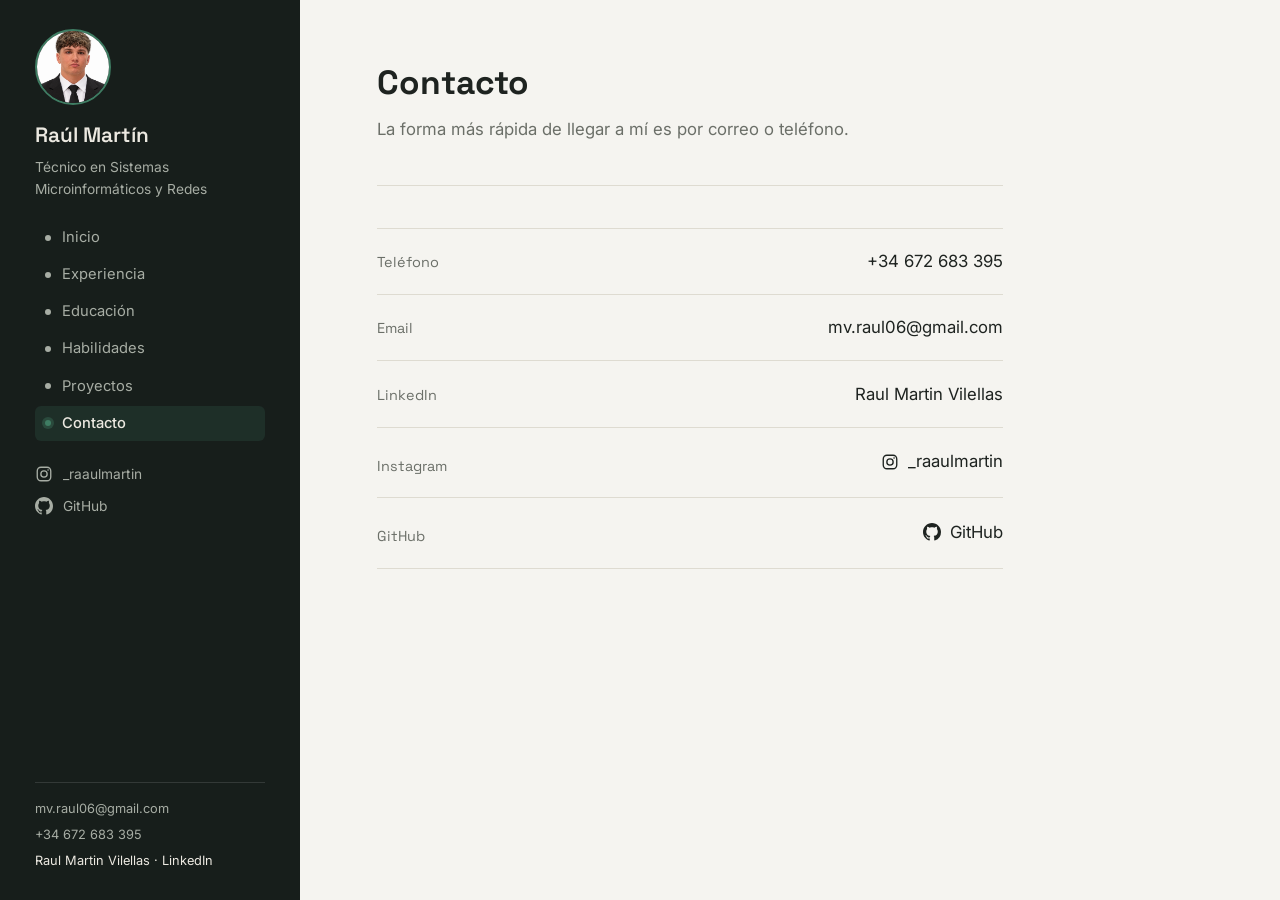
==== contacto.html @ e97f0233 "portfolio" ====
<!DOCTYPE html>
<html lang="es">
<head>
  <meta charset="UTF-8" />
  <meta name="viewport" content="width=device-width, initial-scale=1.0" />
  <title>Contacto — Raúl Martín</title>
  <link rel="preconnect" href="https://fonts.googleapis.com" />
  <link href="https://fonts.googleapis.com/css2?family=Space+Grotesk:wght@500;600;700&family=Inter:wght@400;500;600&display=swap" rel="stylesheet" />
  <link rel="stylesheet" href="styles.css" />
</head>
<body>
  <div class="layout">

    <!-- Barra lateral -->
    <aside class="sidebar">
      <img class="sidebar__photo" src="assets/foto.png" alt="Foto de Raúl Martín" />
      <p class="sidebar__name">Raúl Martín</p>
      <p class="sidebar__role">Técnico en Sistemas<br />Microinformáticos y Redes</p>

      <input type="checkbox" id="nav-toggle" class="nav-toggle" aria-hidden="true">
      <label for="nav-toggle" class="nav-toggle-btn" aria-label="Abrir menú">
        <span></span><span></span><span></span>
      </label>

      <ul class="nav">
        <li><a href="index.html">Inicio</a></li>
        <li><a href="experiencia.html">Experiencia</a></li>
        <li><a href="educacion.html">Educación</a></li>
        <li><a href="habilidades.html">Habilidades</a></li>
        <li><a href="proyectos.html">Proyectos</a></li>
        <li><a href="contacto.html" class="is-active">Contacto</a></li>
      </ul>

      <div class="sidebar__social">
        <a href="https://www.instagram.com/_raaulmartin" target="_blank" rel="noopener" class="social-link">
          <svg viewBox="0 0 24 24" width="18" height="18" fill="none" xmlns="http://www.w3.org/2000/svg" aria-hidden="true">
            <rect x="3" y="3" width="18" height="18" rx="5" stroke="currentColor" stroke-width="1.8" />
            <circle cx="12" cy="12" r="4.2" stroke="currentColor" stroke-width="1.8" />
            <circle cx="17.4" cy="6.6" r="1.1" fill="currentColor" />
          </svg>
          <span>_raaulmartin</span>
        </a>
        <a href="https://github.com/RaulMartinVilellass" target="_blank" rel="noopener" class="social-link">
          <svg viewBox="0 0 16 16" width="18" height="18" fill="currentColor" xmlns="http://www.w3.org/2000/svg" aria-hidden="true">
            <path d="M8 0C3.58 0 0 3.58 0 8c0 3.54 2.29 6.53 5.47 7.59.4.07.55-.17.55-.38 0-.19-.01-.82-.01-1.49-2.01.37-2.53-.49-2.69-.94-.09-.23-.48-.94-.82-1.13-.28-.15-.68-.52-.01-.53.63-.01 1.08.58 1.23.82.72 1.21 1.87.87 2.33.66.07-.52.28-.87.51-1.07-1.78-.2-3.64-.89-3.64-3.95 0-.87.31-1.59.82-2.15-.08-.2-.36-1.02.08-2.12 0 0 .67-.21 2.2.82.64-.18 1.32-.27 2-.27.68 0 1.36.09 2 .27 1.53-1.04 2.2-.82 2.2-.82.44 1.1.16 1.92.08 2.12.51.56.82 1.27.82 2.15 0 3.07-1.87 3.75-3.65 3.95.29.25.54.73.54 1.48 0 1.07-.01 1.93-.01 2.2 0 .21.15.46.55.38A8.013 8.013 0 0 0 16 8c0-4.42-3.58-8-8-8z" />
          </svg>
          <span>GitHub</span>
        </a>
      </div>

      <div class="sidebar__contact">
        <a href="mailto:mv.raul06@gmail.com">mv.raul06@gmail.com</a>
        <a href="tel:+34672683395">+34 672 683 395</a>
        <span>Raul Martin Vilellas · LinkedIn</span>
      </div>
    </aside>

    <!-- Contenido: contacto -->
    <main class="content">
      <header class="page-header">
        <h1>Contacto</h1>
        <p class="lead">La forma más rápida de llegar a mí es por correo o teléfono.</p>
      </header>

      <ul class="contact-list">
        <li>
          <span class="label">Teléfono</span>
          <a href="tel:+34672683395">+34 672 683 395</a>
        </li>
        <li>
          <span class="label">Email</span>
          <a href="mailto:mv.raul06@gmail.com">mv.raul06@gmail.com</a>
        </li>
        <li>
          <span class="label">LinkedIn</span>
          <span class="value">Raul Martin Vilellas</span>
        </li>
        <li>
          <span class="label">Instagram</span>
          <a href="https://www.instagram.com/_raaulmartin" target="_blank" rel="noopener" class="social-link">
            <svg viewBox="0 0 24 24" width="18" height="18" fill="none" xmlns="http://www.w3.org/2000/svg" aria-hidden="true">
              <rect x="3" y="3" width="18" height="18" rx="5" stroke="currentColor" stroke-width="1.8" />
              <circle cx="12" cy="12" r="4.2" stroke="currentColor" stroke-width="1.8" />
              <circle cx="17.4" cy="6.6" r="1.1" fill="currentColor" />
            </svg>
            <span>_raaulmartin</span>
          </a>
        </li>
        <li>
          <span class="label">GitHub</span>
          <a href="https://github.com/RaulMartinVilellass" target="_blank" rel="noopener" class="social-link">
            <svg viewBox="0 0 16 16" width="18" height="18" fill="currentColor" xmlns="http://www.w3.org/2000/svg" aria-hidden="true">
              <path d="M8 0C3.58 0 0 3.58 0 8c0 3.54 2.29 6.53 5.47 7.59.4.07.55-.17.55-.38 0-.19-.01-.82-.01-1.49-2.01.37-2.53-.49-2.69-.94-.09-.23-.48-.94-.82-1.13-.28-.15-.68-.52-.01-.53.63-.01 1.08.58 1.23.82.72 1.21 1.87.87 2.33.66.07-.52.28-.87.51-1.07-1.78-.2-3.64-.89-3.64-3.95 0-.87.31-1.59.82-2.15-.08-.2-.36-1.02.08-2.12 0 0 .67-.21 2.2.82.64-.18 1.32-.27 2-.27.68 0 1.36.09 2 .27 1.53-1.04 2.2-.82 2.2-.82.44 1.1.16 1.92.08 2.12.51.56.82 1.27.82 2.15 0 3.07-1.87 3.75-3.65 3.95.29.25.54.73.54 1.48 0 1.07-.01 1.93-.01 2.2 0 .21.15.46.55.38A8.013 8.013 0 0 0 16 8c0-4.42-3.58-8-8-8z" />
            </svg>
            <span>GitHub</span>
          </a>
        </li>
      </ul>
    </main>

  </div>
</body>
</html>
---- styles.css ----
/* =========================================================
   PORTFOLIO — Raúl Martín
   Hoja de estilos compartida por todas las páginas
   ========================================================= */

/* ===== Variables y base ===== */
:root {
  --bg: #f5f4f0;
  --panel: #171e1b;
  --panel-text: #ece9e1;
  --panel-muted: #a7ada4;
  --ink: #1e2320;
  --muted: #6b6f68;
  --accent: #3f7d63;
  --accent-soft: #cfe0d7;
  --line: #dedbd1;
  --font-head: "Space Grotesk", "Segoe UI", sans-serif;
  --font-body: "Inter", "Segoe UI", sans-serif;
}

* {
  box-sizing: border-box;
}

html {
  scroll-behavior: smooth;
}

body {
  margin: 0;
  background: var(--bg);
  color: var(--ink);
  font-family: var(--font-body);
  font-size: 16px;
  line-height: 1.6;
}

h1, h2, h3 {
  font-family: var(--font-head);
  margin: 0 0 0.4em 0;
  line-height: 1.15;
  color: var(--ink);
}

p {
  margin: 0 0 1em 0;
}

a {
  color: var(--accent);
}

/* Foco visible por teclado en toda la web */
a:focus-visible,
button:focus-visible {
  outline: 2px solid var(--accent);
  outline-offset: 3px;
}

/* ===== Estructura general (barra lateral + contenido) ===== */
.layout {
  display: flex;
  min-height: 100vh;
}

.content {
  flex: 1;
  padding: 4rem 6vw;
  max-width: 780px;
  margin-left: 300px; /* deja hueco a la barra lateral, que ahora es fixed */
}

.content > p:first-of-type {
  font-size: 1.05rem;
}

/* ===== Encabezado (barra lateral / cabecera del sitio) ===== */
.sidebar {
  width: 300px;
  background: var(--panel);
  color: var(--panel-text);
  padding: 1.8rem 2.2rem;
  display: flex;
  flex-direction: column;
  /* fixed (no sticky): así el menú no se mueve nunca, aunque la página
     de proyectos crezca mucho al abrir las descripciones */
  position: fixed;
  top: 0;
  left: 0;
  height: 100vh;
  overflow-y: auto;
}

.sidebar__photo {
  width: 76px;
  height: 76px;
  border-radius: 50%;
  object-fit: cover;
  border: 2px solid var(--accent);
  margin-bottom: 0.9rem;
}

.sidebar__name {
  font-family: var(--font-head);
  font-size: 1.3rem;
  font-weight: 600;
  color: var(--panel-text);
  margin: 0 0 0.2rem 0;
}

.sidebar__role {
  font-size: 0.86rem;
  color: var(--panel-muted);
  margin: 0 0 1.3rem 0;
}

/* ===== Botón de menú (3 rayas), solo se ve en responsive ===== */
.nav-toggle {
  position: absolute;
  opacity: 0;
  pointer-events: none;
}

.nav-toggle-btn {
  display: none;
  background: transparent;
  border: none;
}

/* ===== Navegación ===== */
.nav {
  list-style: none;
  margin: 0 0 1.3rem 0;
  padding: 0;
  display: flex;
  flex-direction: column;
  gap: 0.15rem;
}

.nav a {
  display: flex;
  align-items: center;
  gap: 0.7rem;
  color: var(--panel-muted);
  text-decoration: none;
  font-size: 0.92rem;
  padding: 0.35rem 0.6rem;
  border-radius: 6px;
  transition: color 0.15s ease, background 0.15s ease;
}

/* El "nodo" junto a cada enlace: guiño a la temática de redes */
.nav a::before {
  content: "";
  width: 6px;
  height: 6px;
  border-radius: 50%;
  background: var(--panel-muted);
  flex-shrink: 0;
  transition: background 0.15s ease, box-shadow 0.15s ease;
}

.nav a:hover {
  color: var(--panel-text);
  background: rgba(255, 255, 255, 0.05);
}

.nav a:hover::before {
  background: var(--accent);
}

.nav a.is-active {
  color: var(--panel-text);
  font-weight: 500;
  background: rgba(63, 125, 99, 0.18);
}

.nav a.is-active::before {
  background: var(--accent);
  box-shadow: 0 0 0 3px rgba(63, 125, 99, 0.35);
}

/* ===== Redes sociales (debajo del menú) ===== */
.sidebar__social {
  display: flex;
  flex-direction: column;
  gap: 0.4rem;
  margin-bottom: 1rem;
}

.social-link {
  display: flex;
  align-items: center;
  gap: 0.6rem;
  color: var(--panel-muted);
  text-decoration: none;
  font-size: 0.86rem;
  padding: 0.1rem 0;
  transition: color 0.15s ease;
}

.social-link svg {
  width: 18px;
  height: 18px;
  flex-shrink: 0;
}

.social-link:hover {
  color: var(--accent-soft);
}

/* ===== Contacto (bloque inferior de la barra lateral) ===== */
.sidebar__contact {
  margin-top: auto;
  padding-top: 1rem;
  border-top: 1px solid rgba(255, 255, 255, 0.12);
  display: flex;
  flex-direction: column;
  gap: 0.35rem;
  font-size: 0.8rem;
}

.sidebar__contact a {
  color: var(--panel-muted);
  text-decoration: none;
}

.sidebar__contact a:hover {
  color: var(--accent-soft);
}

/* ===== Cabecera de página (título + intro de cada sección) ===== */
.page-header {
  margin-bottom: 2.6rem;
  padding-bottom: 1.6rem;
  border-bottom: 1px solid var(--line);
}

.page-header h1 {
  font-size: 2.1rem;
}

.page-header .lead {
  color: var(--muted);
  font-size: 1.05rem;
  max-width: 60ch;
}

/* ===== Sección Inicio / Sobre mí ===== */
.hero__tag {
  display: inline-block;
  color: var(--accent);
  font-family: var(--font-head);
  font-size: 0.95rem;
  margin-bottom: 0.8rem;
}

.hero__lead {
  font-size: 1.15rem;
  max-width: 56ch;
}

.snapshot {
  display: grid;
  grid-template-columns: repeat(3, 1fr);
  gap: 1.4rem;
  margin: 2.6rem 0;
}

.snapshot__item {
  border-top: 2px solid var(--accent);
  padding-top: 0.7rem;
}

.snapshot__item strong {
  display: block;
  font-family: var(--font-head);
  font-size: 1.05rem;
  margin-bottom: 0.2rem;
}

.snapshot__item span {
  color: var(--muted);
  font-size: 0.92rem;
}

.cta-row {
  display: flex;
  gap: 0.9rem;
  margin-top: 2rem;
  flex-wrap: wrap;
}

.btn {
  display: inline-block;
  text-decoration: none;
  font-family: var(--font-head);
  font-size: 0.95rem;
  padding: 0.7rem 1.3rem;
  border-radius: 4px;
  border: 1px solid var(--ink);
  color: var(--ink);
}

.btn--primary {
  background: var(--ink);
  color: var(--bg);
}

.btn:hover {
  background: var(--accent);
  border-color: var(--accent);
  color: #fff;
}

/* ===== Vida laboral (Experiencia — línea de tiempo) ===== */
.timeline {
  position: relative;
  margin-left: 0.5rem;
  padding-left: 1.6rem;
  border-left: 2px solid var(--line);
}

.timeline__item {
  position: relative;
  padding-bottom: 2.4rem;
}

.timeline__item:last-child {
  padding-bottom: 0;
}

.timeline__item::before {
  content: "";
  position: absolute;
  left: -1.85rem;
  top: 0.35rem;
  width: 10px;
  height: 10px;
  border-radius: 50%;
  background: var(--bg);
  border: 2px solid var(--accent);
}

.timeline__dates {
  display: block;
  font-family: var(--font-head);
  font-size: 0.82rem;
  color: var(--accent);
  margin-bottom: 0.3rem;
}

.timeline__item h3 {
  font-size: 1.15rem;
  margin-bottom: 0.15rem;
}

.timeline__org {
  display: block;
  color: var(--muted);
  font-size: 0.92rem;
  margin-bottom: 0.6rem;
  font-style: italic;
}

.timeline__item p {
  margin-bottom: 0;
  max-width: 60ch;
}

/* ===== Educación ===== */
.edu-card {
  border-top: 1px solid var(--line);
  padding: 1.8rem 0;
}

.edu-card:last-child {
  padding-bottom: 0;
}

.edu-card__dates {
  font-family: var(--font-head);
  font-size: 0.82rem;
  color: var(--accent);
  display: block;
  margin-bottom: 0.3rem;
}

.edu-card h3 {
  font-size: 1.2rem;
  margin-bottom: 0.15rem;
}

.edu-card__place {
  color: var(--muted);
  font-style: italic;
  display: block;
  margin-bottom: 0.6rem;
}

/* ===== Habilidades ===== */
.skills-group {
  margin-bottom: 2.4rem;
}

.skills-group h2 {
  font-size: 1.15rem;
  border-bottom: 1px solid var(--line);
  padding-bottom: 0.6rem;
  margin-bottom: 1rem;
}

.skills-list {
  list-style: none;
  margin: 0;
  padding: 0;
  display: grid;
  grid-template-columns: 1fr 1fr;
  gap: 0.6rem 1.5rem;
}

.skills-list li {
  position: relative;
  padding-left: 1.1rem;
  font-size: 0.97rem;
}

.skills-list li::before {
  content: "";
  position: absolute;
  left: 0;
  top: 0.55em;
  width: 6px;
  height: 6px;
  border-radius: 50%;
  background: var(--accent);
}

.course-tags {
  display: flex;
  flex-wrap: wrap;
  gap: 0.55rem;
}

.course-tags li {
  list-style: none;
  border: 1px solid var(--line);
  border-radius: 4px;
  padding: 0.45rem 0.8rem;
  font-size: 0.86rem;
  color: var(--muted);
}

/* ===== Proyectos ===== */

/* Filtro de proyectos por estado (Finalizado / En curso / Próximamente) */
.projects-filter {
  border: 0;
  margin: 0 0 0.4rem 0;
  padding: 0;
}

.projects-filter legend {
  font-family: var(--font-head);
  font-size: 0.85rem;
  color: var(--muted);
  margin-bottom: 0.8rem;
  padding: 0;
}

/* El radio real queda oculto pero sigue siendo accesible por teclado */
.filter-radio {
  position: absolute;
  width: 1px;
  height: 1px;
  overflow: hidden;
  clip: rect(0 0 0 0);
  white-space: nowrap;
}

.filter-btn {
  display: inline-block;
  cursor: pointer;
  user-select: none;
  padding: 0.5rem 1.15rem;
  margin: 0 0.6rem 1.8rem 0;
  border: 1px solid var(--line);
  border-radius: 999px;
  font-family: var(--font-head);
  font-size: 0.85rem;
  color: var(--muted);
  transition: background 0.15s ease, color 0.15s ease, border-color 0.15s ease;
}

.filter-btn:hover {
  border-color: var(--accent);
  color: var(--ink);
}

.filter-radio:checked + .filter-btn {
  background: var(--ink);
  color: #fff;
  border-color: var(--ink);
}

.filter-radio:focus-visible + .filter-btn {
  outline: 2px solid var(--accent);
  outline-offset: 2px;
}

/* Oculta las tarjetas que no coincidan con el filtro activo */
#filter-done:checked ~ .projects-grid .project-card:not(.status-done) {
  display: none;
}

#filter-progress:checked ~ .projects-grid .project-card:not(.status-progress) {
  display: none;
}

#filter-soon:checked ~ .projects-grid .project-card:not(.status-soon) {
  display: none;
}

.projects-grid {
  display: grid;
  grid-template-columns: repeat(3, 1fr);
  gap: 1.4rem;
}

.project-card {
  /* tamaño estándar: todas las tarjetas parten de la misma altura mínima,
     y solo crecen si se abre el "Ver más" */
  min-height: 260px;
  border: 1px solid var(--line);
  border-radius: 6px;
  padding: 1.4rem;
  display: flex;
  flex-direction: column;
  background: #fff;
}

.project-card h3 {
  font-size: 1.1rem;
  margin-bottom: 0.7rem;
}

.project-card > p,
.project-card > details {
  flex: 1;
}

.project-card p {
  color: var(--muted);
  font-size: 0.92rem;
  margin: 0;
}

/* Texto largo: colapsado con un "Ver más" (details/summary, sin JavaScript) */
.project-more summary {
  cursor: pointer;
  color: var(--accent);
  font-family: var(--font-head);
  font-size: 0.85rem;
  list-style: none;
}

.project-more summary::-webkit-details-marker {
  display: none;
}

.project-more summary:focus-visible {
  outline: 2px solid var(--accent);
  outline-offset: 3px;
}

.project-more summary .label-less {
  display: none;
}

.project-more[open] summary .label-more {
  display: none;
}

.project-more[open] summary .label-less {
  display: inline;
}

.project-more p {
  margin-top: 0.7rem;
}

/* Enlace al proyecto en vivo (cuando hay URL) */
.project-link {
  align-self: flex-start;
  font-family: var(--font-head);
  font-size: 0.85rem;
  color: var(--accent);
  text-decoration: none;
  margin-top: 0.8rem;
}

.project-link:hover {
  text-decoration: underline;
}

/* Etiqueta de estado del proyecto (finalizado / en curso) */
.project-status {
  align-self: flex-start;
  font-family: var(--font-head);
  font-size: 0.78rem;
  padding: 0.3rem 0.65rem;
  border-radius: 999px;
  margin-top: 0.8rem;
}

.project-status--done {
  background: var(--accent-soft);
  color: #1f4a3a;
}

.project-status--progress {
  background: #f0e6cf;
  color: #7a5c14;
}

.project-status--soon {
  background: #dde3ea;
  color: #40495a;
}

/* ===== Contacto ===== */
.contact-list {
  list-style: none;
  margin: 0;
  padding: 0;
}

.contact-list li {
  border-top: 1px solid var(--line);
  padding: 1.2rem 0;
  display: flex;
  justify-content: space-between;
  align-items: baseline;
  gap: 1rem;
  flex-wrap: wrap;
}

.contact-list li:last-child {
  border-bottom: 1px solid var(--line);
}

.contact-list .label {
  font-family: var(--font-head);
  color: var(--muted);
  font-size: 0.9rem;
}

.contact-list a,
.contact-list span.value {
  font-size: 1.05rem;
  color: var(--ink);
  text-decoration: none;
}

.contact-list a:hover {
  color: var(--accent);
}

/* Iconos de redes dentro de la página de Contacto (fondo claro) */
.contact-list .social-link {
  color: var(--ink);
  font-size: 1.05rem;
}

.contact-list .social-link:hover {
  color: var(--accent);
}

/* ===== Responsive ===== */
@media (max-width: 820px) {
  .layout {
    flex-direction: column;
  }

  .sidebar {
    position: relative;
    top: auto;
    left: auto;
    width: auto;
    height: auto;
    overflow-y: visible;
    flex-direction: row;
    align-items: center;
    flex-wrap: wrap;
    padding: 1.4rem 5vw;
  }

  .sidebar__photo {
    width: 68px;
    height: 68px;
    margin: 0 1rem 0 0;
  }

  .sidebar__name {
    font-size: 1.15rem;
    margin: 0;
  }

  .sidebar__role {
    display: none;
  }

  /* Redes sociales: en la misma fila, centradas entre el nombre y el botón de menú */
  .sidebar__social {
    order: 2;
    flex-direction: row;
    flex: 1;
    justify-content: center;
    align-items: center;
    gap: 1.2rem;
    margin: 0;
  }

  .sidebar__social .social-link span {
    display: none;
  }

  /* Botón de menú (3 rayas): solo visible en responsive */
  .nav-toggle {
    display: none;
  }

  .nav-toggle-btn {
    order: 3;
    margin-left: 0;
    position: relative;
    z-index: 21;
    display: flex;
    flex-direction: column;
    justify-content: center;
    gap: 5px;
    width: 40px;
    height: 40px;
    padding: 0;
    cursor: pointer;
  }

  .nav-toggle-btn span {
    display: block;
    width: 100%;
    height: 2px;
    background: var(--panel-text);
    border-radius: 2px;
    transition: transform 0.2s ease, opacity 0.2s ease;
  }

  /* Oculto por defecto: se convierte en overlay a pantalla completa al abrir */
  .nav {
    position: fixed;
    top: 0;
    left: 0;
    width: 100%;
    height: 100%;
    margin: 0;
    padding: 5rem 8vw 2rem;
    background: var(--panel);
    flex-direction: column;
    justify-content: center;
    gap: 0.4rem;
    opacity: 0;
    visibility: hidden;
    pointer-events: none;
    transition: opacity 0.2s ease;
    z-index: 20;
  }

  .nav a {
    white-space: nowrap;
    font-size: 1.15rem;
  }

  /* Al marcar el checkbox oculto, el menú cubre toda la pantalla */
  .nav-toggle:checked ~ .nav {
    opacity: 1;
    visibility: visible;
    pointer-events: auto;
  }

  .nav-toggle:checked ~ .nav-toggle-btn span:nth-child(1) {
    transform: translateY(7px) rotate(45deg);
  }

  .nav-toggle:checked ~ .nav-toggle-btn span:nth-child(2) {
    opacity: 0;
  }

  .nav-toggle:checked ~ .nav-toggle-btn span:nth-child(3) {
    transform: translateY(-7px) rotate(-45deg);
  }

  .sidebar__contact {
    display: none;
  }

  .content {
    padding: 2.6rem 6vw;
    max-width: none;
    margin-left: 0;
  }

  .snapshot {
    grid-template-columns: 1fr;
  }

  .skills-list {
    grid-template-columns: 1fr;
  }

  .projects-grid {
    grid-template-columns: 1fr;
  }
}
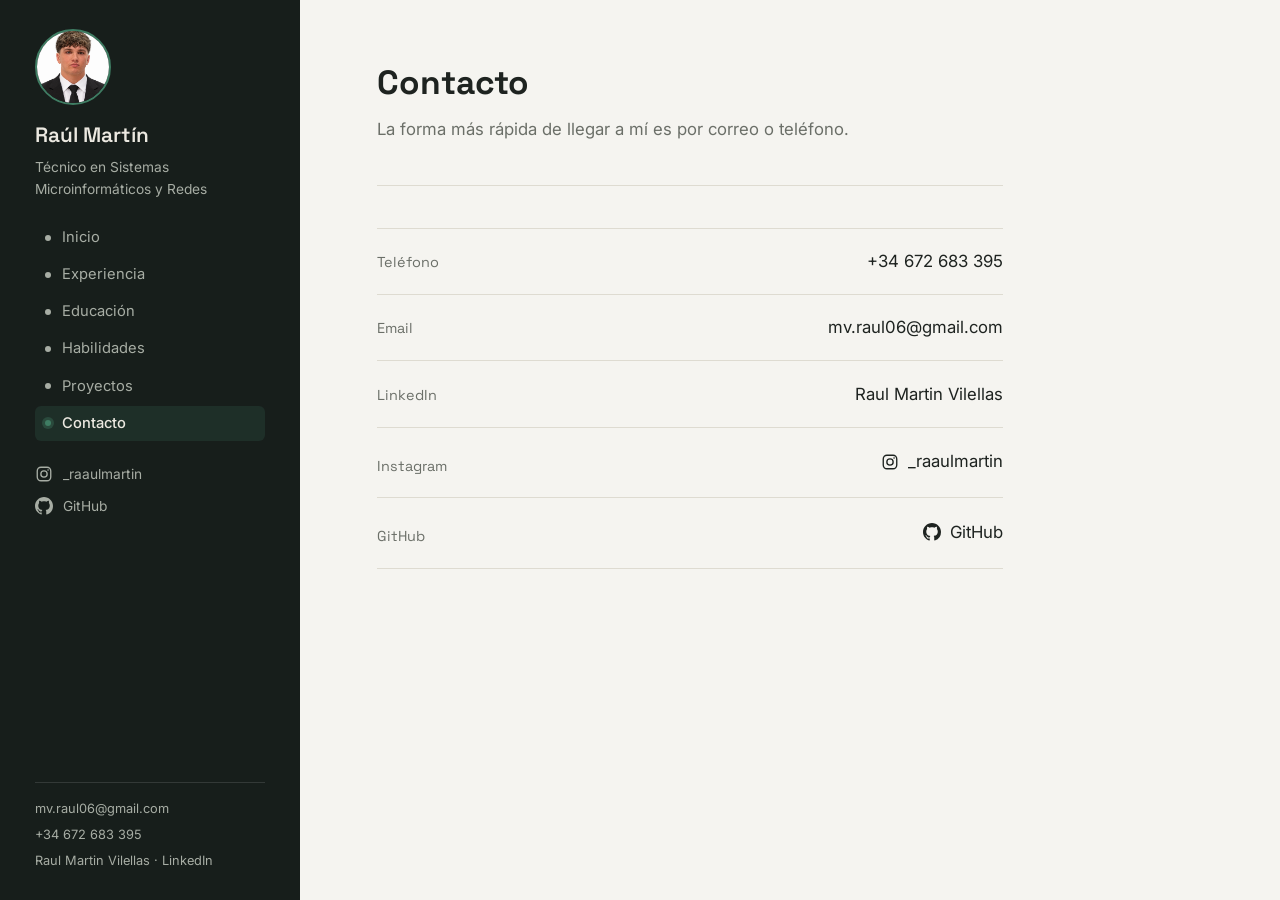
==== commit b615ce80: "Links" ====
--- a/contacto.html
+++ b/contacto.html
@@ -49,9 +49,9 @@
       </div>
 
       <div class="sidebar__contact">
-        <a href="mailto:mv.raul06@gmail.com">mv.raul06@gmail.com</a>
-        <a href="tel:+34672683395">+34 672 683 395</a>
-        <span>Raul Martin Vilellas · LinkedIn</span>
+        <a href="#" class="copy-link" data-copy="mv.raul06@gmail.com">mv.raul06@gmail.com</a>
+        <a href="#" class="copy-link" data-copy="+34672683395">+34 672 683 395</a>
+        <a href="https://www.linkedin.com/in/raul-martin-vilellas-bb6115388" target="_blank" rel="noopener">Raul Martin Vilellas · LinkedIn</a>
       </div>
     </aside>
 
@@ -65,15 +65,15 @@
       <ul class="contact-list">
         <li>
           <span class="label">Teléfono</span>
-          <a href="tel:+34672683395">+34 672 683 395</a>
+          <a href="#" class="copy-link" data-copy="+34672683395">+34 672 683 395</a>
         </li>
         <li>
           <span class="label">Email</span>
-          <a href="mailto:mv.raul06@gmail.com">mv.raul06@gmail.com</a>
+          <a href="#" class="copy-link" data-copy="mv.raul06@gmail.com">mv.raul06@gmail.com</a>
         </li>
         <li>
           <span class="label">LinkedIn</span>
-          <span class="value">Raul Martin Vilellas</span>
+          <a href="https://www.linkedin.com/in/raul-martin-vilellas-bb6115388" target="_blank" rel="noopener" class="value">Raul Martin Vilellas</a>
         </li>
         <li>
           <span class="label">Instagram</span>
@@ -99,5 +99,6 @@
     </main>
 
   </div>
+  <script src="script.js"></script>
 </body>
 </html>
--- a/styles.css
+++ b/styles.css
@@ -317,7 +317,7 @@
 .timeline {
   position: relative;
   margin-left: 0.5rem;
-  padding-left: 1.6rem;
+  padding-left: 2.2rem;
   border-left: 2px solid var(--line);
 }
 
@@ -333,13 +333,14 @@
 .timeline__item::before {
   content: "";
   position: absolute;
-  left: -1.85rem;
+  left: -2.5rem;
   top: 0.35rem;
   width: 10px;
   height: 10px;
   border-radius: 50%;
   background: var(--bg);
   border: 2px solid var(--accent);
+  box-sizing: content-box;
 }
 
 .timeline__dates {
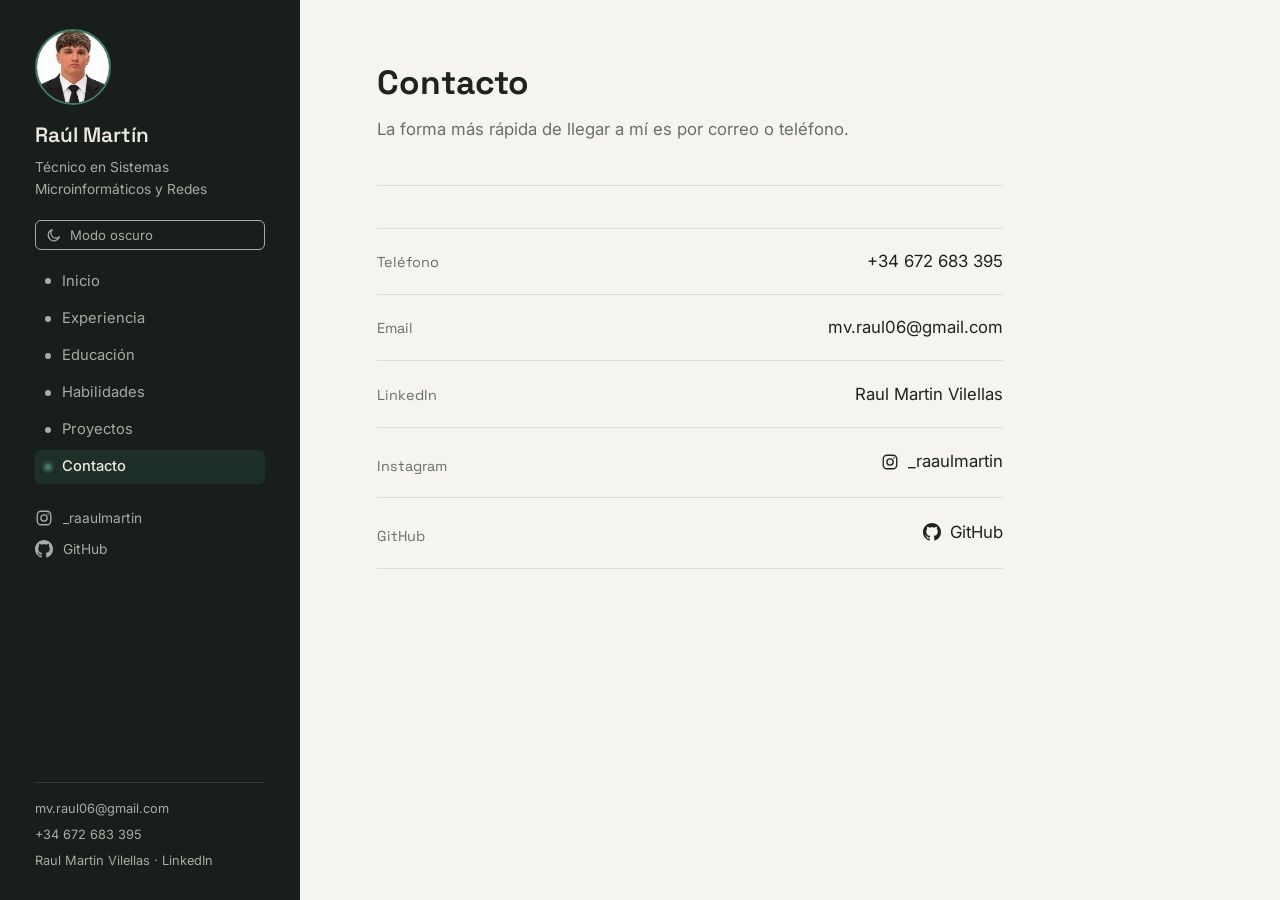
==== commit 124233d0: "Modo oscuro y Modo claro" ====
--- a/contacto.html
+++ b/contacto.html
@@ -7,6 +7,12 @@
   <link rel="preconnect" href="https://fonts.googleapis.com" />
   <link href="https://fonts.googleapis.com/css2?family=Space+Grotesk:wght@500;600;700&family=Inter:wght@400;500;600&display=swap" rel="stylesheet" />
   <link rel="stylesheet" href="styles.css" />
+  <script>
+    (function () {
+      var saved = localStorage.getItem("theme");
+      if (saved === "dark") document.documentElement.setAttribute("data-theme", "dark");
+    })();
+  </script>
 </head>
 <body>
   <div class="layout">
@@ -16,6 +22,17 @@
       <img class="sidebar__photo" src="assets/foto.png" alt="Foto de Raúl Martín" />
       <p class="sidebar__name">Raúl Martín</p>
       <p class="sidebar__role">Técnico en Sistemas<br />Microinformáticos y Redes</p>
+
+      <button type="button" class="theme-toggle" aria-label="Cambiar entre modo claro y oscuro" aria-pressed="false">
+        <svg class="theme-toggle__icon theme-toggle__icon--sun" viewBox="0 0 24 24" fill="none" stroke="currentColor" stroke-width="1.8" xmlns="http://www.w3.org/2000/svg" aria-hidden="true">
+          <circle cx="12" cy="12" r="4.2" />
+          <path d="M12 2.5v2.4M12 19.1v2.4M4.6 4.6l1.7 1.7M17.7 17.7l1.7 1.7M2.5 12h2.4M19.1 12h2.4M4.6 19.4l1.7-1.7M17.7 6.3l1.7-1.7" stroke-linecap="round" />
+        </svg>
+        <svg class="theme-toggle__icon theme-toggle__icon--moon" viewBox="0 0 24 24" fill="none" stroke="currentColor" stroke-width="1.8" xmlns="http://www.w3.org/2000/svg" aria-hidden="true">
+          <path d="M20 14.5A8.5 8.5 0 1 1 9.5 4a6.8 6.8 0 0 0 10.5 10.5Z" stroke-linejoin="round" />
+        </svg>
+        <span>Modo oscuro</span>
+      </button>
 
       <input type="checkbox" id="nav-toggle" class="nav-toggle" aria-hidden="true">
       <label for="nav-toggle" class="nav-toggle-btn" aria-label="Abrir menú">
--- a/styles.css
+++ b/styles.css
@@ -14,8 +14,32 @@
   --accent: #3f7d63;
   --accent-soft: #cfe0d7;
   --line: #dedbd1;
+  --card-bg: #fff;
+  --status-done-text: #1f4a3a;
+  --status-progress-bg: #f0e6cf;
+  --status-progress-text: #7a5c14;
+  --status-soon-bg: #dde3ea;
+  --status-soon-text: #40495a;
   --font-head: "Space Grotesk", "Segoe UI", sans-serif;
   --font-body: "Inter", "Segoe UI", sans-serif;
+}
+
+[data-theme="dark"] {
+  --bg: #151917;
+  --panel: #0e1211;
+  --panel-text: #ece9e1;
+  --panel-muted: #8b9089;
+  --ink: #e8e6e0;
+  --muted: #9a9d97;
+  --accent: #5fa988;
+  --accent-soft: #24352c;
+  --line: #2b3330;
+  --card-bg: #1c2220;
+  --status-done-text: #bfe8d4;
+  --status-progress-bg: #3a3320;
+  --status-progress-text: #e3c979;
+  --status-soon-bg: #262f38;
+  --status-soon-text: #a9b7c6;
 }
 
 * {
@@ -33,6 +57,7 @@
   font-family: var(--font-body);
   font-size: 16px;
   line-height: 1.6;
+  transition: background 0.2s ease, color 0.2s ease;
 }
 
 h1, h2, h3 {
@@ -112,6 +137,44 @@
   font-size: 0.86rem;
   color: var(--panel-muted);
   margin: 0 0 1.3rem 0;
+}
+
+/* ===== Botón de modo oscuro/claro ===== */
+.theme-toggle {
+  display: inline-flex;
+  align-items: center;
+  gap: 0.5rem;
+  margin: 0 0 0.9rem 0;
+  padding: 0.35rem 0.6rem;
+  background: transparent;
+  color: var(--panel-muted);
+  border: 1px solid var(--panel-muted);
+  border-radius: 6px;
+  font-family: var(--font-body);
+  font-size: 0.82rem;
+  cursor: pointer;
+  transition: color 0.15s ease, border-color 0.15s ease, background 0.15s ease;
+}
+
+.theme-toggle:hover {
+  color: var(--panel-text);
+  border-color: var(--panel-text);
+}
+
+.theme-toggle__icon {
+  width: 16px;
+  height: 16px;
+  flex-shrink: 0;
+}
+
+[data-theme="dark"] .theme-toggle .theme-toggle__icon--moon,
+.theme-toggle .theme-toggle__icon--sun {
+  display: none;
+}
+
+[data-theme="dark"] .theme-toggle .theme-toggle__icon--sun,
+.theme-toggle .theme-toggle__icon--moon {
+  display: block;
 }
 
 /* ===== Botón de menú (3 rayas), solo se ve en responsive ===== */
@@ -500,7 +563,7 @@
 
 .filter-radio:checked + .filter-btn {
   background: var(--ink);
-  color: #fff;
+  color: var(--bg);
   border-color: var(--ink);
 }
 
@@ -537,7 +600,7 @@
   padding: 1.4rem;
   display: flex;
   flex-direction: column;
-  background: #fff;
+  background: var(--card-bg);
 }
 
 .project-card h3 {
@@ -616,17 +679,17 @@
 
 .project-status--done {
   background: var(--accent-soft);
-  color: #1f4a3a;
+  color: var(--status-done-text);
 }
 
 .project-status--progress {
-  background: #f0e6cf;
-  color: #7a5c14;
+  background: var(--status-progress-bg);
+  color: var(--status-progress-text);
 }
 
 .project-status--soon {
-  background: #dde3ea;
-  color: #40495a;
+  background: var(--status-soon-bg);
+  color: var(--status-soon-text);
 }
 
 /* ===== Contacto ===== */
@@ -723,6 +786,18 @@
   }
 
   .sidebar__social .social-link span {
+    display: none;
+  }
+
+  /* Botón de tema: en responsive solo se ve el icono */
+  .theme-toggle {
+    order: 1;
+    margin: 0 1.2rem;
+    padding: 0.5rem;
+    gap: 0;
+  }
+
+  .theme-toggle span {
     display: none;
   }
 
